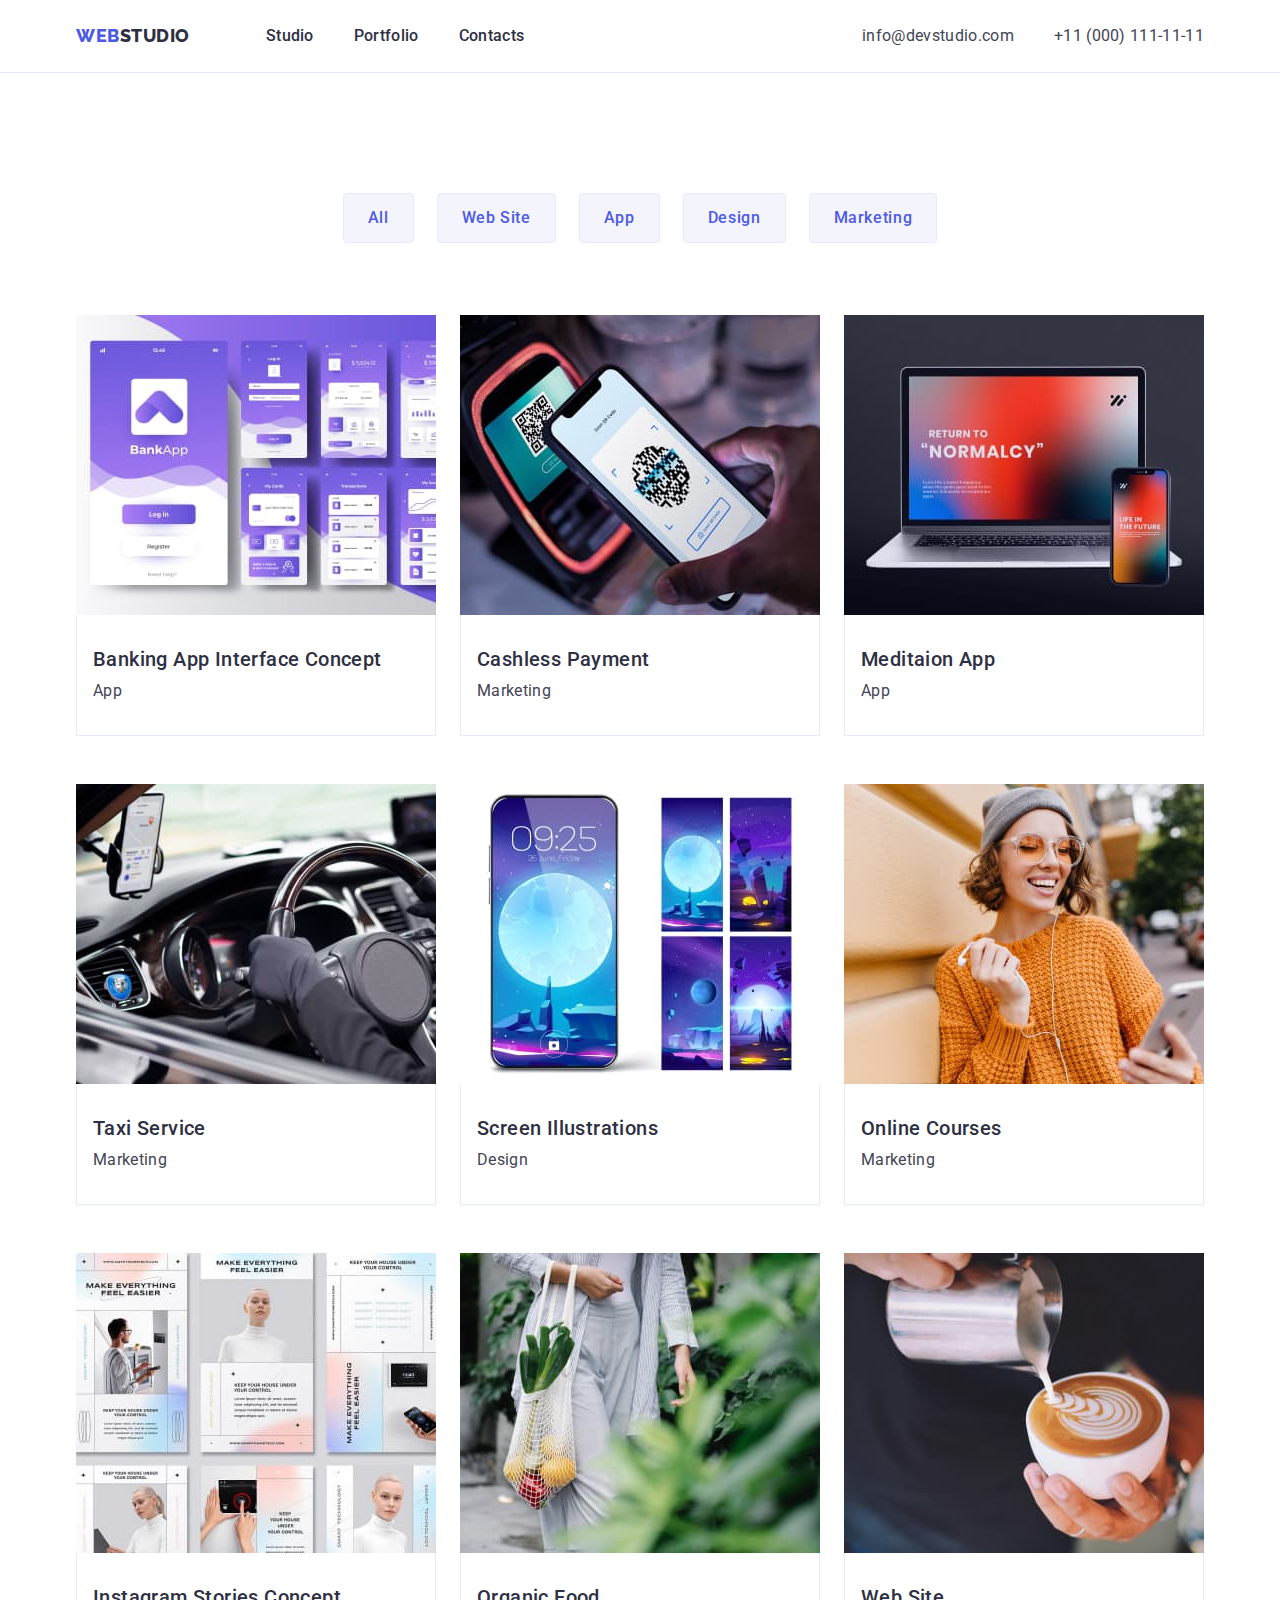
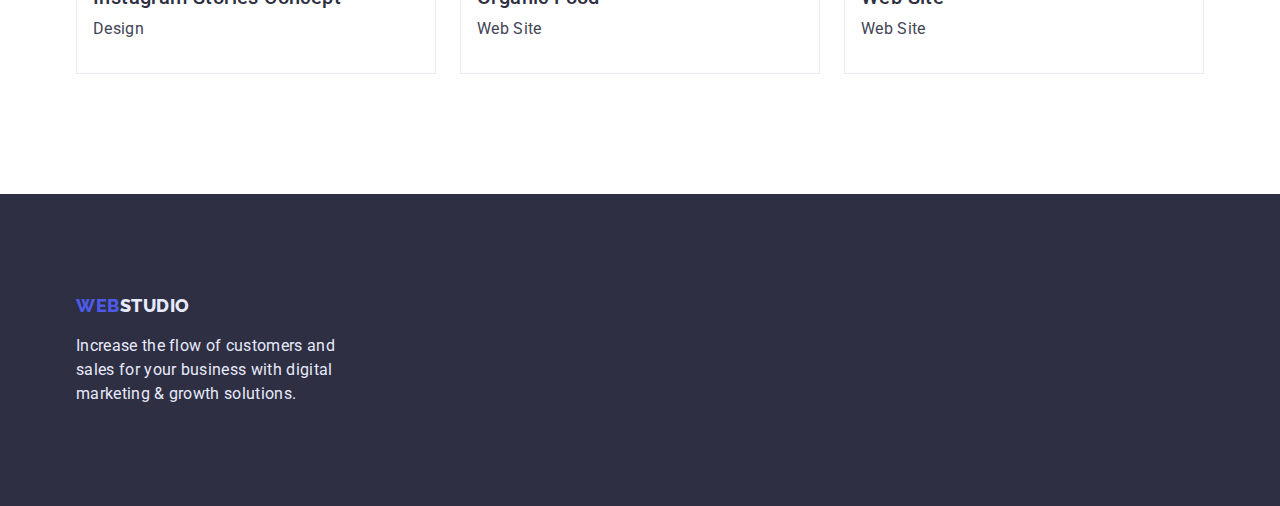
==== portfolio.html @ 201bc40c "Initial commit" ====
<!DOCTYPE html>
<html lang="en">
  <head>
    <meta charset="UTF-8" />
    <meta http-equiv="X-UA-Compatible" content="IE=edge" />
    <meta name="viewport" content="width=device-width, initial-scale=1.0" />
    <title>Studio</title>
    <!-- Шрифти -->
    <link
      href="https://fonts.googleapis.com/css2?family=Raleway:wght@800&family=Roboto:wght@400;500;700;900&display=swap"
      rel="stylesheet"
    />
    <!-- Нормалізація стилів -->
    <link
      rel="stylesheet"
      href="https://cdnjs.cloudflare.com/ajax/libs/modern-normalize/1.1.0/modern-normalize.min.css"
    />
    <!-- Підключення CSS -->
    <link rel="stylesheet" href="./css/style.css" />
  </head>
  <body class="body">
    <!-- Шапка -->
    <header class="header">
      <!-- Навігація -->

      <div class="container main-nav">
        <nav class="main-nav">
          <a class="logo-web" href="./index.html"
            >Web<span class="studio-header">Studio</span></a
          >
          <ul class="list site-nav">
            <li class="list-item">
              <a class="nav-link" href="./index.html">Studio</a>
            </li>
            <li class="list-item">
              <a class="nav-link" href="./portfolio.html">Portfolio</a>
            </li>
            <li class="list-item">
              <a class="nav-link" href="./contacts.html">Contacts</a>
            </li>
          </ul>
        </nav>
        <!-- Пошта+телефон -->
        <address class="address">
          <ul class="list site-address">
            <li class="list-item">
              <a class="address-link" href="mailto:info@devstudio.com"
                >info@devstudio.com</a
              >
            </li>
            <li class="list-item">
              <a class="address-link" href="tel:+110001111111"
                >+11 (000) 111-11-11</a
              >
            </li>
          </ul>
        </address>
      </div>
    </header>

    <!-- Головна -->
    <main>
      <!-- Кнопки фільтру -->
      <section class="section">
        <div class="container">
          <ul class="portfolio-btn list">
            <li class="list-item">
              <button class="filter-button" type="button">All</button>
            </li>
            <li class="list-item">
              <button class="filter-button" type="button">Web Site</button>
            </li>
            <li class="list-item">
              <button class="filter-button" type="button">App</button>
            </li>
            <li class="list-item">
              <button class="filter-button" type="button">Design</button>
            </li>
            <li class="list-item">
              <button class="filter-button" type="button">Marketing</button>
            </li>
          </ul>
          <!-- Картки -->
          <ul class="portfolio-list list">
            <li class="portfolio-list-item">
              <a href="">
                <img src=".//images/banking.jpg" alt="Payment" />
                <div class="portfolio-card-content">
                  <h3 class="section-subtitle">
                    Banking App Interface Concept
                  </h3>
                  <p class="section-text">App</p>
                </div>
              </a>
            </li>
            <li class="portfolio-list-item">
              <a href="">
                <img src="./images/cashless.jpg" alt="Payment" />
                <div class="portfolio-card-content">
                  <h3 class="section-subtitle">Cashless Payment</h3>
                  <p class="section-text">Marketing</p>
                </div>
              </a>
            </li>
            <li class="portfolio-list-item">
              <a href="">
                <img src="./images/meditation.jpg" alt="Payment" />
                <div class="portfolio-card-content">
                  <h3 class="section-subtitle">Meditaion App</h3>
                  <p class="section-text">App</p>
                </div>
              </a>
            </li>
            <li class="portfolio-list-item">
              <a href="">
                <img src="./images/taxi.jpg" alt="Payment" />
                <div class="portfolio-card-content">
                  <h3 class="section-subtitle">Taxi Service</h3>
                  <p class="section-text">Marketing</p>
                </div>
              </a>
            </li>
            <li class="portfolio-list-item">
              <a href="">
                <img src="./images/screen.jpg" alt="Payment" />
                <div class="portfolio-card-content">
                  <h3 class="section-subtitle">Screen Illustrations</h3>
                  <p class="section-text">Design</p>
                </div>
              </a>
            </li>
            <li class="portfolio-list-item">
              <a href="">
                <img src="./images/online.jpg" alt="Payment" />
                <div class="portfolio-card-content">
                  <h3 class="section-subtitle">Online Courses</h3>
                  <p class="section-text">Marketing</p>
                </div>
              </a>
            </li>
            <li class="portfolio-list-item">
              <a href="">
                <img src="./images/instagram.jpg" alt="Payment" />
                <div class="portfolio-card-content">
                  <h3 class="section-subtitle">Instagram Stories Concept</h3>
                  <p class="section-text">Design</p>
                </div>
              </a>
            </li>
            <li class="portfolio-list-item">
              <a href="">
                <img src="./images/organic.jpg" alt="Payment" />
                <div class="portfolio-card-content">
                  <h3 class="section-subtitle">Organic Food</h3>
                  <p class="section-text">Web Site</p>
                </div>
              </a>
            </li>
            <li class="portfolio-list-item">
              <a href="">
                <img src="./images/coffe.jpg" alt="Payment" />
                <div class="portfolio-card-content">
                  <h3 class="section-subtitle">Web Site</h3>
                  <p class="section-text">Web Site</p>
                </div>
              </a>
            </li>
          </ul>
        </div>
      </section>
    </main>

    <!-- Підвал -->
    <footer class="footer">
      <div class="container">
        <div class="footer-text-content">
          <a class="logo-web" href="./index.html"
            >Web<span class="studio-footer">Studio</span></a
          >
          <p class="footer-text">
            Increase the flow of customers and sales for your business with
            digital marketing & growth solutions.
          </p>
        </div>
      </div>
    </footer>
  </body>
</html>
---- css/style.css ----
:root {
--primary-text-color: #2E2F42;
--secondary-text-color: #434455;
--button-acent-color:#404BBF;
--logo-web-color: #4D5AE5;
--footer-text-color: #E7E9FC;
--hero-text-color: #ffffff;
--filter-button-backgruond-color: #F4F4FD;
--helper-text-color: #8E8F99;
--filter-butto-border-color: #E7E9FC;
}

body {
font-family: 'Roboto', sans-serif;
color: var(--primary-text-color);
}

h1,h2,h3,p,ul {
margin: 0;
padding: 0;
list-style-type: none;
}

.logo-web {
text-decoration: none;
font-family: 'Raleway', sans-serif;
font-weight: 800;
font-size: 18px;
letter-spacing: 0.03em;
line-height: 1.33;
color: var(--logo-web-color);
text-transform: uppercase;
}

.studio-header {
color: var(--primary-text-color);
}
 
.studio-footer {
line-height: 1.16;
color: var(--footer-text-color);
}

.site-nav > .list-item:not(:last-child) {
margin-right: 40px;
}

.list-item .nav-link {
padding-top: 24px;
padding-bottom: 24px;
}

.site-nav a{
text-decoration: none;
font-family: inherit;
font-weight: 500;
font-size: 16px;
line-height: 1.5;
letter-spacing: 0.02em;
color: inherit;
}

.site-nav {
display: flex;
margin-left: 76px;
}

.site-nav a:hover,
.site-nav a:focus {
color: var(--button-acent-color);
}

.address {
margin-left: auto;
}

.address .address-link{
text-decoration: none;
font-style: normal;
font-size: 16px;
line-height: 1.5;
letter-spacing: 0.02em;
color: var(--secondary-text-color);
}

.address a:hover,
.address a:focus{
color: var(--button-acent-color);
}

.site-address {
display: flex;
padding-top: 24px;
padding-bottom: 24px;
}

.main-nav {
display: flex;
align-items: center;
}

.site-address .list-item:not(:last-child) {
margin-right: 40px;
}

.hero {
text-align: center;
padding-top: 188px;
padding-bottom: 188px;
background: var(--primary-text-color);
}

.hero-title {
width: 494px;
margin-right: auto;
margin-left: auto;
margin-bottom: 48px;
font-size: 56px;
line-height: 1.1; 
color: var(--hero-text-color);
margin-bottom: 48px;
}

.hero-button {
font-family: 'Roboto', sans-serif;
font-weight: 500;
font-size: 16px;
line-height: 1.5;
letter-spacing: 0.04em;
cursor: pointer;
color: var(--hero-text-color);
background-color: var(--logo-web-color);
box-shadow: 0px 4px 4px rgba(0, 0, 0, 0.15);
border-radius: 4px;
padding: 16px 32px;
}

.hero-button:hover, 
.hero-button:focus {
color: var(--hero-text-color);
background: var(--button-acent-color);
}

.qualities-list {
display: flex;
flex-wrap: wrap;
}

.qualities-list .list-item {
flex-basis: calc((100% - 72px) / 4);
margin-right: 24px;
}

.qualities-list .list-item:nth-child(4n) {
margin-right: 0;
}

.qualities-list .section-subtitle {
   margin-top: 0;
}

.doing-list {
   display: flex;
   flex-wrap: wrap;
}

.doing-list .list-item {
   margin-right: 24px;
   margin-bottom: 24px;
}

.doing-list .list-item:nth-child(3n) {
   margin-right: 0;
}

.doing-list .list-item:nth-last-child(-n + 3) {
margin-bottom: 0;
}

.our-team {
display: flex;
flex-wrap: wrap;
background: var(--filter-button-backgruond-color);
}

.team-card-descr {
padding-top: 36px;
padding-bottom: 32px;
}

.our-team .list-item {
margin-right: 24px;
text-align: center;
box-shadow: 0px 1px 6px rgba(46, 47, 66, 0.08), 0px 1px 1px rgba(46, 47, 66, 0.16), 0px 2px 1px rgba(46, 47, 66, 0.08);
border-radius: 0px 0px 4px 4px;
}

.our-team .list-item:nth-last-child(-n + 4) {
   margin-bottom: 0;
}

.our-team .list-item:nth-child(4n) {
   margin-right: 0;
}

.section-title {
font-size: 36px;
line-height: 1.1;
letter-spacing: 0.02em;
text-align: center;
margin-bottom: 72px;
}

.portfolio-btn {
display: flex;
justify-content: center;
margin-bottom: 72px;
}

.portfolio-btn > .list-item:not(:last-child) {
margin-right: 23px;
}

.portfolio-list .portfolio-list-item {
flex-basis: calc((100% - 72px) / 3);
margin-right: 24px;
margin-bottom: 48px;
background-color: var(--hero-text-color);
}

.portfolio-card-content { 
border-right: 1px solid var(--filter-butto-border-color);
border-bottom: 1px solid var(--filter-butto-border-color);
border-left: 1px solid var(--filter-butto-border-color);
padding: 32px 16px;
}

.portfolio-list-item:nth-child(3n) {
margin-right: 0;
}

.portfolio-list-item:nth-last-child(-n + 4) {
margin-bottom: 0;
}

.portfolio-list {
display: flex;
flex-wrap: wrap;
}

.portfolio-list a {
text-decoration: none;
color: inherit;
}

img {
display: block;
}

.section-subtitle {
font-weight: 500;
font-size: 20px;
line-height: 1.2;
letter-spacing: 0.02em;
}

.section-qualities {
padding-top: 72px;
padding-bottom: 72px;
}

.section { 
padding-top: 120px;
padding-bottom: 120px;
}

.no-padding-top {
   padding-top: 0;
}

.section-text {
font-size: 16px;
line-height: 1.5;
letter-spacing: 0.02em;
color: var(--secondary-text-color);
margin-top: 8px;
}

.filter-button {
font-family: 'Roboto', sans-serif;
cursor: pointer;
font-weight: 500;
line-height: 1.5;
letter-spacing: 0.04em;
color: var(--logo-web-color);
background: var(--filter-button-backgruond-color);
border-radius: 4px;
border: 1px solid var(--filter-butto-border-color);
padding: 12px 24px;
}

.filter-button:hover,
.filter-button:focus {
color: var(--hero-text-color);
background: var(--button-acent-color);
}

.footer {
padding-top: 100px;
padding-bottom: 100px;
background: var(--primary-text-color)
}

.footer-text {
width: 264px;
font-size: 16px;
line-height: 1.5;
letter-spacing: 0.02em;
color: var(--footer-text-color);
margin-top: 16px;
}

.footer-text-content {
width: 264px;
}

.container {
margin-left: auto;
margin-right: auto;
padding-left: 15px;
padding-right: 15px;
width: 1158px;
}

.header {
   border-bottom: 1px solid #E7E9FC;
}
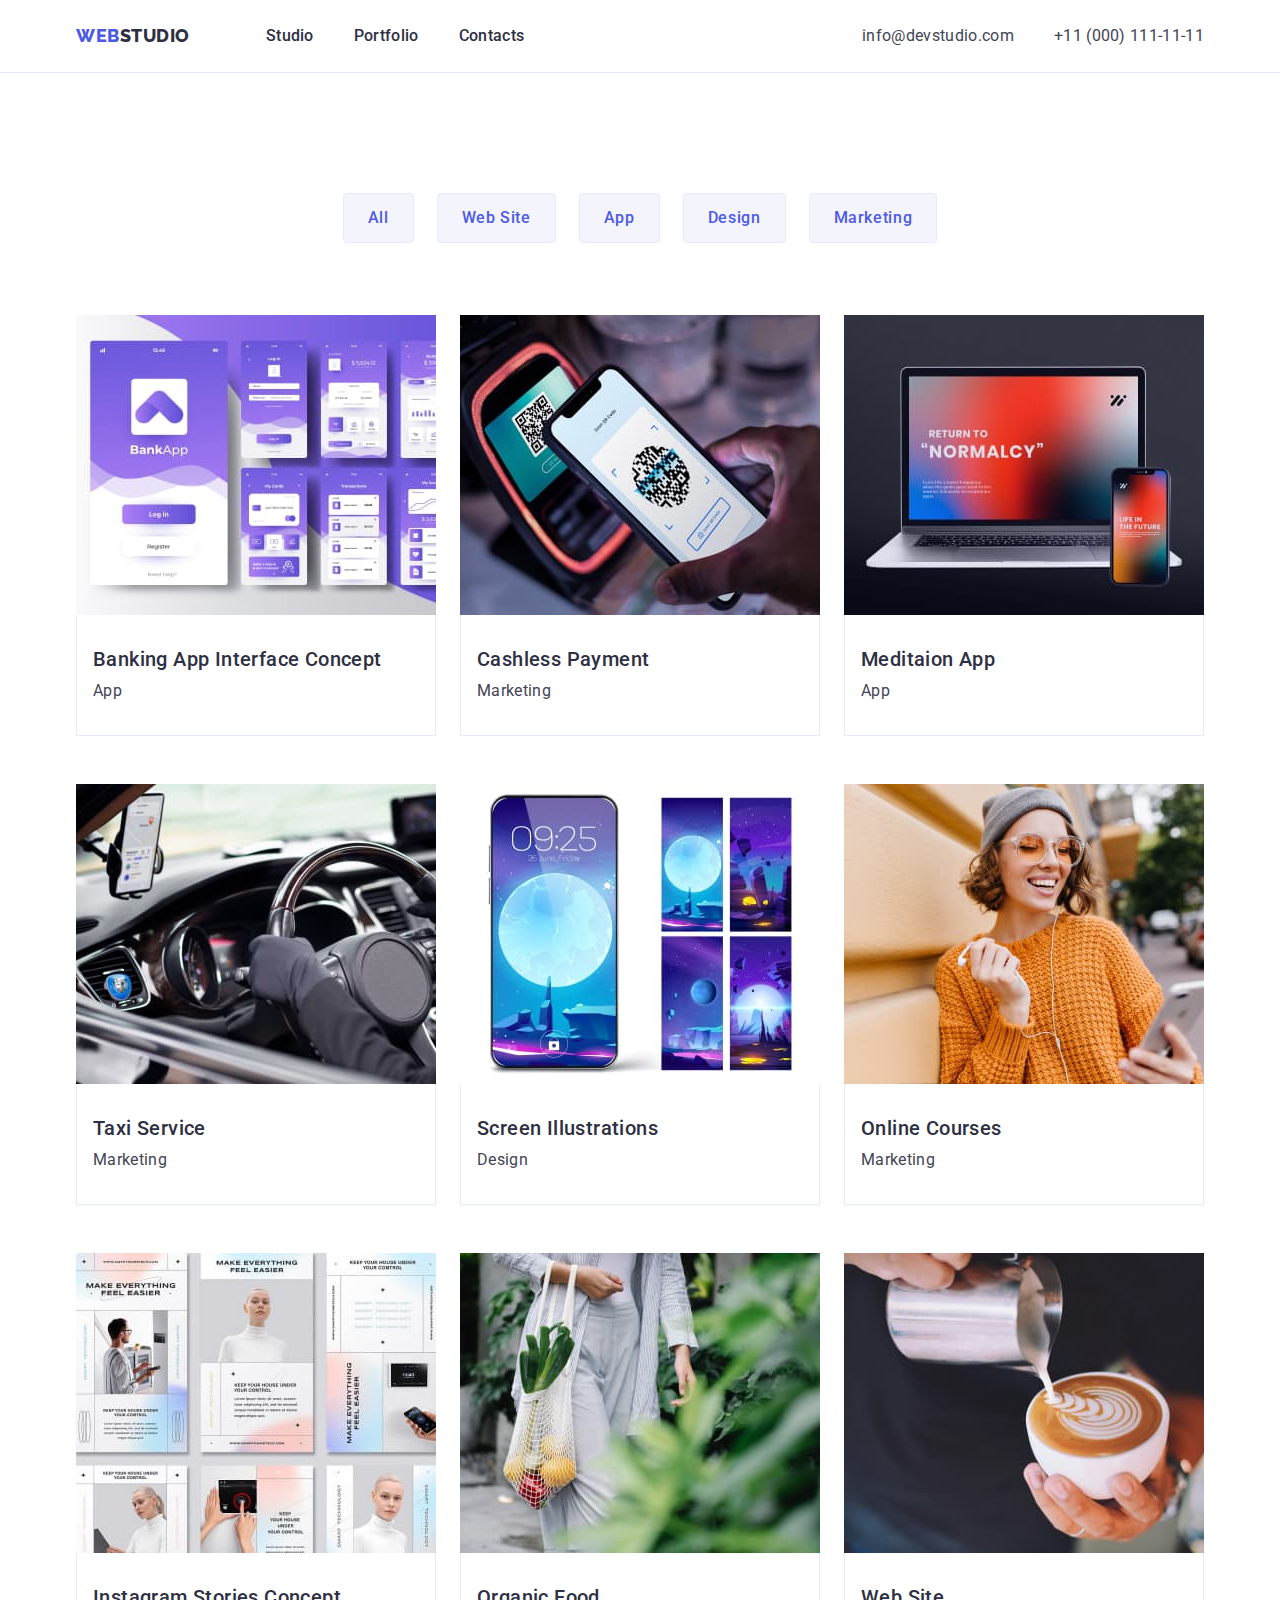
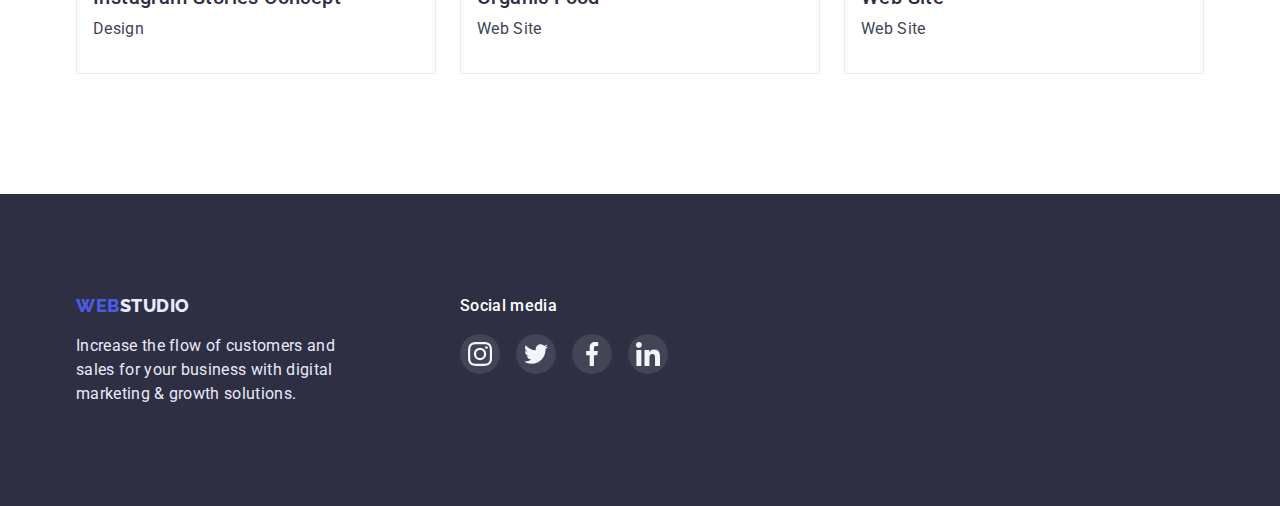
==== commit c8f7e00a: "hm-4/attempt-1" ====
--- a/portfolio.html
+++ b/portfolio.html
@@ -172,15 +172,48 @@
 
     <!-- Підвал -->
     <footer class="footer">
-      <div class="container">
-        <div class="footer-text-content">
+      <div class="container footer-container">
+        <div class="footer-content">
           <a class="logo-web" href="./index.html"
             >Web<span class="studio-footer">Studio</span></a
           >
-          <p class="footer-text">
+          <p class="footer-content-text">
             Increase the flow of customers and sales for your business with
             digital marketing & growth solutions.
           </p>
+        </div>
+        <div class="foter-social-media">
+          <h3 class="footer-social-title">Social media</h3>
+          <ul class="footer-social-list">
+            <li class="footer-social-item">
+              <a class="footer-social-link" href=""
+                ><svg class="footer-social-icon" width="24" height="24">
+                  <use href="./images/symbol-defs.svg#icon-instagram"></use>
+                </svg>
+              </a>
+            </li>
+            <li class="footer-social-item">
+              <a class="footer-social-link" href=""
+                ><svg class="footer-social-icon" width="24" height="24">
+                  <use href="./images/symbol-defs.svg#icon-twitter"></use>
+                </svg>
+              </a>
+            </li>
+            <li class="footer-social-item">
+              <a class="footer-social-link" href=""
+                ><svg class="footer-social-icon" width="24" height="24">
+                  <use href="./images/symbol-defs.svg#icon-facebook"></use>
+                </svg>
+              </a>
+            </li>
+            <li class="footer-social-item">
+              <a class="footer-social-link" href=""
+                ><svg class="footer-social-icon" width="24" height="24">
+                  <use href="./images/symbol-defs.svg#icon-linkedin"></use>
+                </svg>
+              </a>
+            </li>
+          </ul>
         </div>
       </div>
     </footer>
--- a/css/style.css
+++ b/css/style.css
@@ -8,6 +8,7 @@
 --filter-button-backgruond-color: #F4F4FD;
 --helper-text-color: #8E8F99;
 --filter-butto-border-color: #E7E9FC;
+--success-color: #31D0AA;
 }
 
 body {
@@ -15,7 +16,7 @@
 color: var(--primary-text-color);
 }
 
-h1,h2,h3,p,ul {
+h1,h2,h3,p,ul,li {
 margin: 0;
 padding: 0;
 list-style-type: none;
@@ -67,7 +68,7 @@
 
 .site-nav a:hover,
 .site-nav a:focus {
-color: var(--button-acent-color);
+color: var(--button-acent-color); 
 }
 
 .address {
@@ -107,7 +108,15 @@
 text-align: center;
 padding-top: 188px;
 padding-bottom: 188px;
-background: var(--primary-text-color);
+
+background-image: linear-gradient(rgba(46, 47, 66, 0.7), rgba(46, 47, 66, 0.7)),
+url(../images/hero.jpg);
+ 
+max-width: 1440px;
+margin-left: auto;
+margin-right: auto;
+background-position: center;
+background-size: cover;
 }
 
 .hero-title {
@@ -141,6 +150,17 @@
 background: var(--button-acent-color);
 }
 
+.qualities-icon {
+display: flex;
+justify-content: center;
+align-items: center;
+width: 264px;
+height: 112px;
+background-color: var(--filter-button-backgruond-color);
+border-radius: 4px;
+margin-bottom: 8px;
+} 
+
 .qualities-list {
 display: flex;
 flex-wrap: wrap;
@@ -182,6 +202,7 @@
 flex-wrap: wrap;
 background: var(--filter-button-backgruond-color);
 }
+
 
 .team-card-descr {
 padding-top: 36px;
@@ -203,6 +224,28 @@
    margin-right: 0;
 }
 
+.social-list {
+display: flex;
+justify-content: center;
+gap: 24px;
+margin-top: 8px;
+}
+
+.social-list-link {
+display: flex;
+justify-content: center;
+align-items: center;
+width: 40px;
+height: 40px;
+border-radius: 50%;
+background-color: var(--logo-web-color);
+}
+
+.social-list-link:hover,
+.social-list-link:active {
+   background-color: var(--button-acent-color);
+}
+
 .section-title {
 font-size: 36px;
 line-height: 1.1;
@@ -226,6 +269,10 @@
 margin-right: 24px;
 margin-bottom: 48px;
 background-color: var(--hero-text-color);
+}
+
+.portfolio-list-item:hover {
+box-shadow: 0px 1px 6px rgba(46, 47, 66, 0.08);
 }
 
 .portfolio-card-content { 
@@ -303,16 +350,55 @@
 .filter-button:focus {
 color: var(--hero-text-color);
 background: var(--button-acent-color);
-}
-
-.footer {
+box-shadow: 0px 4px 4px rgba(0, 0, 0, 0.15);
+}
+
+.customers-list {
+display: flex;
+justify-content: center;
+gap: 24px;
+} 
+
+.customers-list-link {
+display: flex;
+justify-content: center;
+align-items: center;
+width: 168px;
+height: 88px;
+border: 1px solid var(--helper-text-color);
+border-radius: 4px;
+}
+
+.customers-list-link:hover,
+.customers-list-link:active {
+border: 1px solid var(--button-acent-color);
+}
+
+.customers-list-icon {
+fill: var(--helper-text-color)  ;
+}
+
+.customers-list-link:hover .customers-list-icon,
+.customers-list-link:active .customers-list-icon {
+fill: var(--button-acent-color);
+}
+
+.footer{
 padding-top: 100px;
 padding-bottom: 100px;
 background: var(--primary-text-color)
 }
 
-.footer-text {
+.footer-container {
+   display: flex;
+}
+
+.footer-content {
 width: 264px;
+margin-right: 120px;
+}
+
+.footer-content-text {
 font-size: 16px;
 line-height: 1.5;
 letter-spacing: 0.02em;
@@ -320,8 +406,38 @@
 margin-top: 16px;
 }
 
-.footer-text-content {
-width: 264px;
+.foter-social-media {
+width: 208px;
+height: 80px;
+}
+
+.footer-social-title {
+font-weight: 500;
+font-size: 16px;
+line-height: 1.5;
+letter-spacing: 0.02em;
+color: var(--hero-text-color);
+}
+
+.footer-social-list {
+display: flex;
+gap: 16px;
+margin-top: 16px;
+}
+
+.footer-social-link {
+display: flex;
+justify-content: center;
+align-items: center;
+width: 40px;
+height: 40px;
+border-radius: 50%;
+background-color: rgba(255, 255, 255, 0.1);
+}
+
+.footer-social-link:hover,
+.footer-social-link:active {
+background-color: var(--success-color);
 }
 
 .container {
@@ -333,5 +449,7 @@
 }
 
 .header {
-   border-bottom: 1px solid #E7E9FC;
-}
+   border-bottom: 1px solid var(--filter-butto-border-color);
+}
+
+
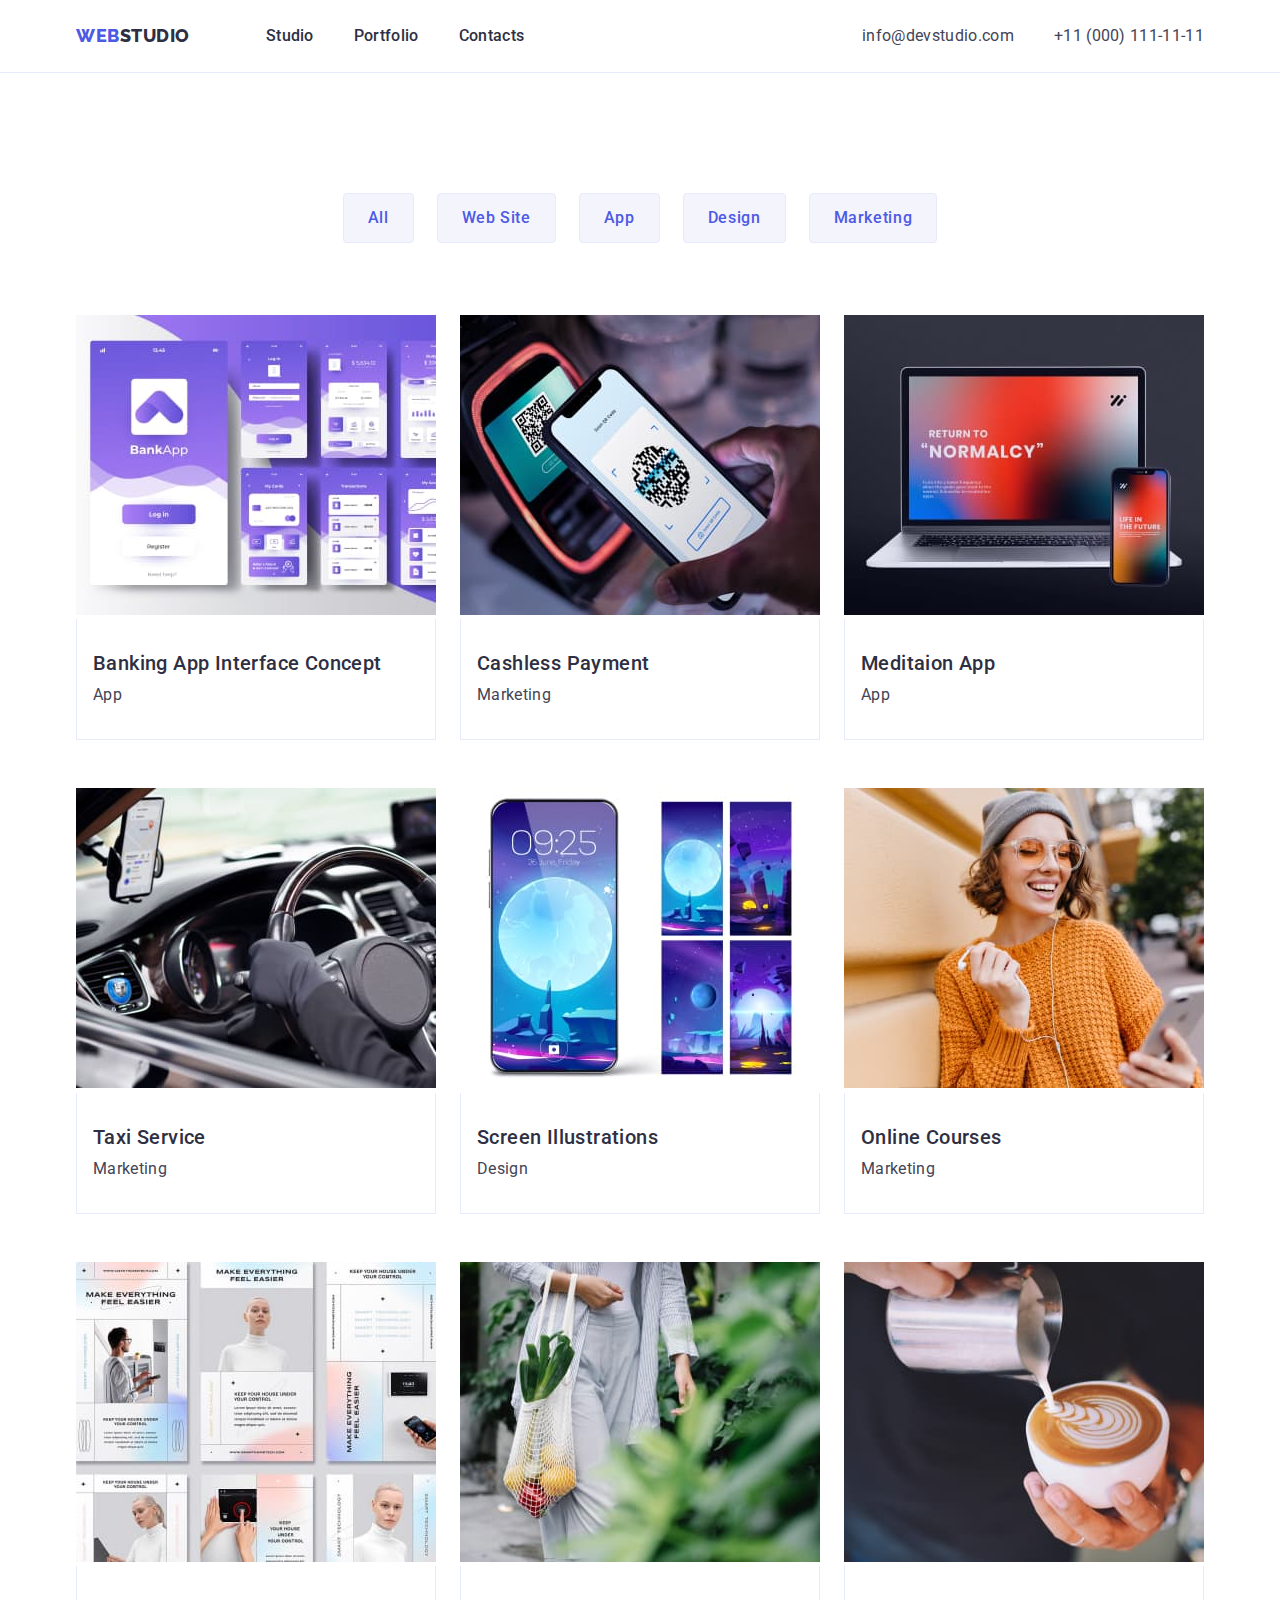
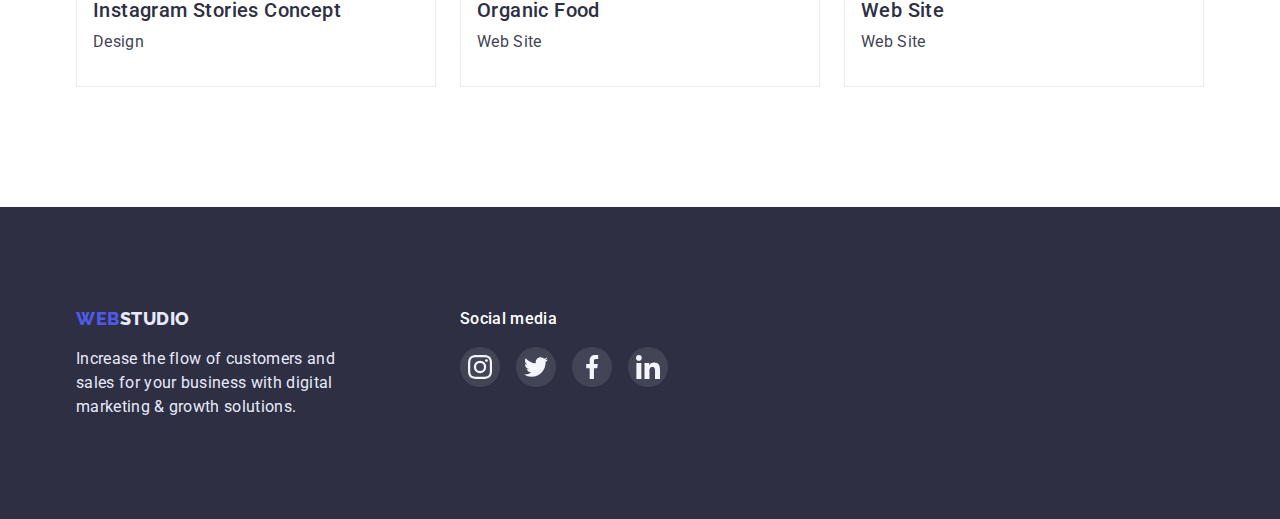
==== commit 2f3a5042: "home-work/atempt2" ====
--- a/portfolio.html
+++ b/portfolio.html
@@ -83,7 +83,7 @@
           <!-- Картки -->
           <ul class="portfolio-list list">
             <li class="portfolio-list-item">
-              <a href="">
+              <a class="portfolio-list-link" href="">
                 <img src=".//images/banking.jpg" alt="Payment" />
                 <div class="portfolio-card-content">
                   <h3 class="section-subtitle">
@@ -94,7 +94,7 @@
               </a>
             </li>
             <li class="portfolio-list-item">
-              <a href="">
+              <a class="portfolio-list-link" href="">
                 <img src="./images/cashless.jpg" alt="Payment" />
                 <div class="portfolio-card-content">
                   <h3 class="section-subtitle">Cashless Payment</h3>
@@ -103,7 +103,7 @@
               </a>
             </li>
             <li class="portfolio-list-item">
-              <a href="">
+              <a class="portfolio-list-link" href="">
                 <img src="./images/meditation.jpg" alt="Payment" />
                 <div class="portfolio-card-content">
                   <h3 class="section-subtitle">Meditaion App</h3>
@@ -112,7 +112,7 @@
               </a>
             </li>
             <li class="portfolio-list-item">
-              <a href="">
+              <a class="portfolio-list-link" href="">
                 <img src="./images/taxi.jpg" alt="Payment" />
                 <div class="portfolio-card-content">
                   <h3 class="section-subtitle">Taxi Service</h3>
@@ -121,7 +121,7 @@
               </a>
             </li>
             <li class="portfolio-list-item">
-              <a href="">
+              <a class="portfolio-list-link" href="">
                 <img src="./images/screen.jpg" alt="Payment" />
                 <div class="portfolio-card-content">
                   <h3 class="section-subtitle">Screen Illustrations</h3>
@@ -130,7 +130,7 @@
               </a>
             </li>
             <li class="portfolio-list-item">
-              <a href="">
+              <a class="portfolio-list-link" href="">
                 <img src="./images/online.jpg" alt="Payment" />
                 <div class="portfolio-card-content">
                   <h3 class="section-subtitle">Online Courses</h3>
@@ -139,7 +139,7 @@
               </a>
             </li>
             <li class="portfolio-list-item">
-              <a href="">
+              <a class="portfolio-list-link" href="">
                 <img src="./images/instagram.jpg" alt="Payment" />
                 <div class="portfolio-card-content">
                   <h3 class="section-subtitle">Instagram Stories Concept</h3>
@@ -148,7 +148,7 @@
               </a>
             </li>
             <li class="portfolio-list-item">
-              <a href="">
+              <a class="portfolio-list-link" href="">
                 <img src="./images/organic.jpg" alt="Payment" />
                 <div class="portfolio-card-content">
                   <h3 class="section-subtitle">Organic Food</h3>
@@ -157,7 +157,7 @@
               </a>
             </li>
             <li class="portfolio-list-item">
-              <a href="">
+              <a class="portfolio-list-link" href="">
                 <img src="./images/coffe.jpg" alt="Payment" />
                 <div class="portfolio-card-content">
                   <h3 class="section-subtitle">Web Site</h3>
@@ -188,28 +188,28 @@
             <li class="footer-social-item">
               <a class="footer-social-link" href=""
                 ><svg class="footer-social-icon" width="24" height="24">
-                  <use href="./images/symbol-defs.svg#icon-instagram"></use>
-                </svg>
-              </a>
-            </li>
-            <li class="footer-social-item">
-              <a class="footer-social-link" href=""
-                ><svg class="footer-social-icon" width="24" height="24">
-                  <use href="./images/symbol-defs.svg#icon-twitter"></use>
-                </svg>
-              </a>
-            </li>
-            <li class="footer-social-item">
-              <a class="footer-social-link" href=""
-                ><svg class="footer-social-icon" width="24" height="24">
-                  <use href="./images/symbol-defs.svg#icon-facebook"></use>
-                </svg>
-              </a>
-            </li>
-            <li class="footer-social-item">
-              <a class="footer-social-link" href=""
-                ><svg class="footer-social-icon" width="24" height="24">
-                  <use href="./images/symbol-defs.svg#icon-linkedin"></use>
+                  <use href="./images/sprite.svg#icon-instagram"></use>
+                </svg>
+              </a>
+            </li>
+            <li class="footer-social-item">
+              <a class="footer-social-link" href=""
+                ><svg class="footer-social-icon" width="24" height="24">
+                  <use href="./images/sprite.svg#icon-twitter"></use>
+                </svg>
+              </a>
+            </li>
+            <li class="footer-social-item">
+              <a class="footer-social-link" href=""
+                ><svg class="footer-social-icon" width="24" height="24">
+                  <use href="./images/sprite.svg#icon-facebook"></use>
+                </svg>
+              </a>
+            </li>
+            <li class="footer-social-item">
+              <a class="footer-social-link" href=""
+                ><svg class="footer-social-icon" width="24" height="24">
+                  <use href="./images/sprite.svg#icon-linkedin"></use>
                 </svg>
               </a>
             </li>
--- a/css/style.css
+++ b/css/style.css
@@ -140,6 +140,7 @@
 color: var(--hero-text-color);
 background-color: var(--logo-web-color);
 box-shadow: 0px 4px 4px rgba(0, 0, 0, 0.15);
+border: none ;
 border-radius: 4px;
 padding: 16px 32px;
 }
@@ -176,21 +177,21 @@
 }
 
 .qualities-list .section-subtitle {
-   margin-top: 0;
+margin-top: 0;
 }
 
 .doing-list {
-   display: flex;
-   flex-wrap: wrap;
+display: flex;
+flex-wrap: wrap;
 }
 
 .doing-list .list-item {
-   margin-right: 24px;
-   margin-bottom: 24px;
+margin-right: 24px;
+margin-bottom: 24px;
 }
 
 .doing-list .list-item:nth-child(3n) {
-   margin-right: 0;
+margin-right: 0;
 }
 
 .doing-list .list-item:nth-last-child(-n + 3) {
@@ -217,11 +218,11 @@
 }
 
 .our-team .list-item:nth-last-child(-n + 4) {
-   margin-bottom: 0;
+margin-bottom: 0;
 }
 
 .our-team .list-item:nth-child(4n) {
-   margin-right: 0;
+margin-right: 0;
 }
 
 .social-list {
@@ -239,11 +240,17 @@
 height: 40px;
 border-radius: 50%;
 background-color: var(--logo-web-color);
+color: var(--hero-text-color);
 }
 
 .social-list-link:hover,
-.social-list-link:active {
+.social-list-link:active,
+.social-list-link:focus {
    background-color: var(--button-acent-color);
+}
+
+.social-list-icon {
+fill: var(--hero-text-color);
 }
 
 .section-title {
@@ -271,9 +278,6 @@
 background-color: var(--hero-text-color);
 }
 
-.portfolio-list-item:hover {
-box-shadow: 0px 1px 6px rgba(46, 47, 66, 0.08);
-}
 
 .portfolio-card-content { 
 border-right: 1px solid var(--filter-butto-border-color);
@@ -286,7 +290,7 @@
 margin-right: 0;
 }
 
-.portfolio-list-item:nth-last-child(-n + 4) {
+.portfolio-list-item:nth-last-child(-n + 3) {
 margin-bottom: 0;
 }
 
@@ -295,13 +299,18 @@
 flex-wrap: wrap;
 }
 
-.portfolio-list a {
+.portfolio-list-link {
+display: inline-block;
 text-decoration: none;
 color: inherit;
 }
 
+.portfolio-list-link:hover {
+box-shadow: 0px 1px 6px rgba(46, 47, 66, 0.08), 0px 1px 1px rgba(46, 47, 66, 0.16), 0px 2px 1px rgba(46, 47, 66, 0.08);
+}
+
 img {
-display: block;
+   display: inline-block;
 }
 
 .section-subtitle {
@@ -322,7 +331,7 @@
 }
 
 .no-padding-top {
-   padding-top: 0;
+padding-top: 0;
 }
 
 .section-text {
@@ -370,7 +379,8 @@
 }
 
 .customers-list-link:hover,
-.customers-list-link:active {
+.customers-list-link:active, 
+.customers-list-link:focus {
 border: 1px solid var(--button-acent-color);
 }
 
@@ -379,7 +389,8 @@
 }
 
 .customers-list-link:hover .customers-list-icon,
-.customers-list-link:active .customers-list-icon {
+.customers-list-link:active .customers-list-icon, 
+.customers-list-link:focus .customers-list-icon {
 fill: var(--button-acent-color);
 }
 
@@ -433,11 +444,17 @@
 height: 40px;
 border-radius: 50%;
 background-color: rgba(255, 255, 255, 0.1);
+color: var(--hero-text-color);
 }
 
 .footer-social-link:hover,
-.footer-social-link:active {
+.footer-social-link:active,
+.footer-social-link:focus {
 background-color: var(--success-color);
+}
+
+.footer-social-icon {
+fill: var(--hero-text-color);
 }
 
 .container {
@@ -453,3 +470,4 @@
 }
 
 
+
